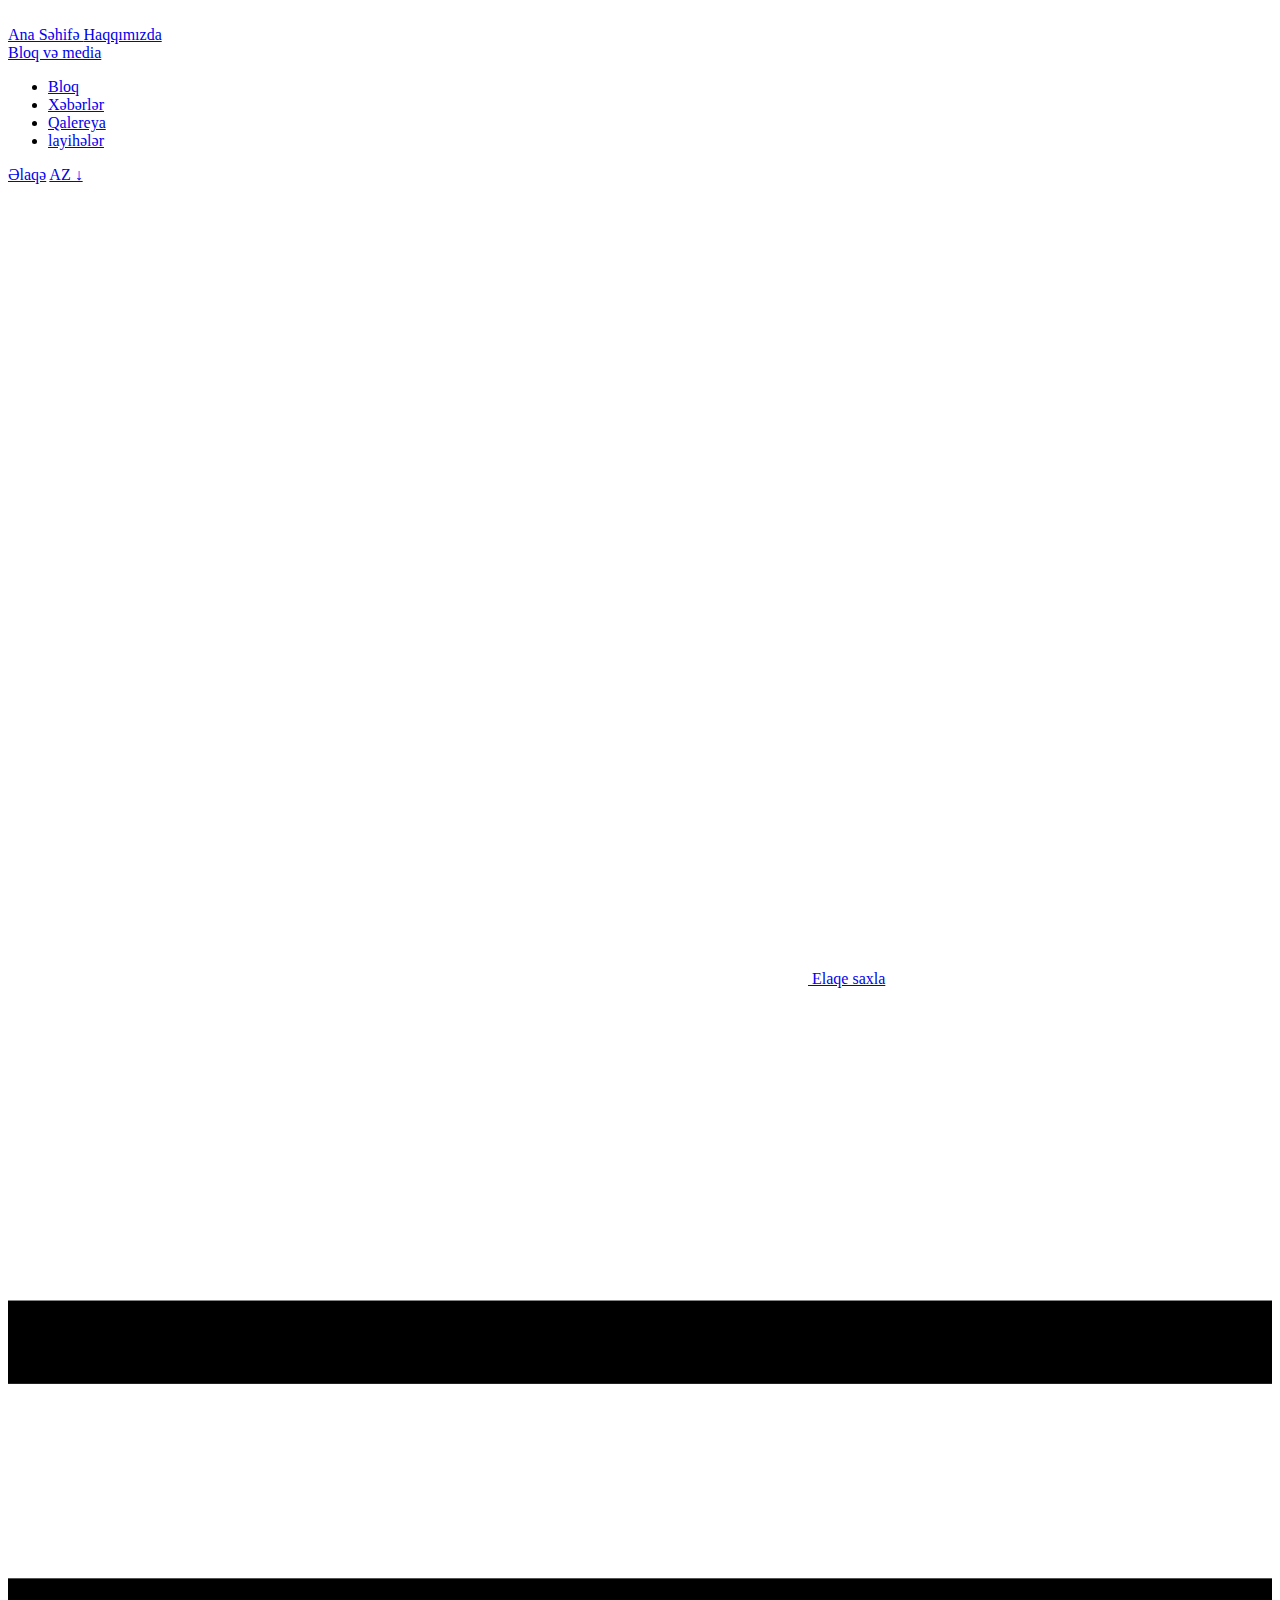
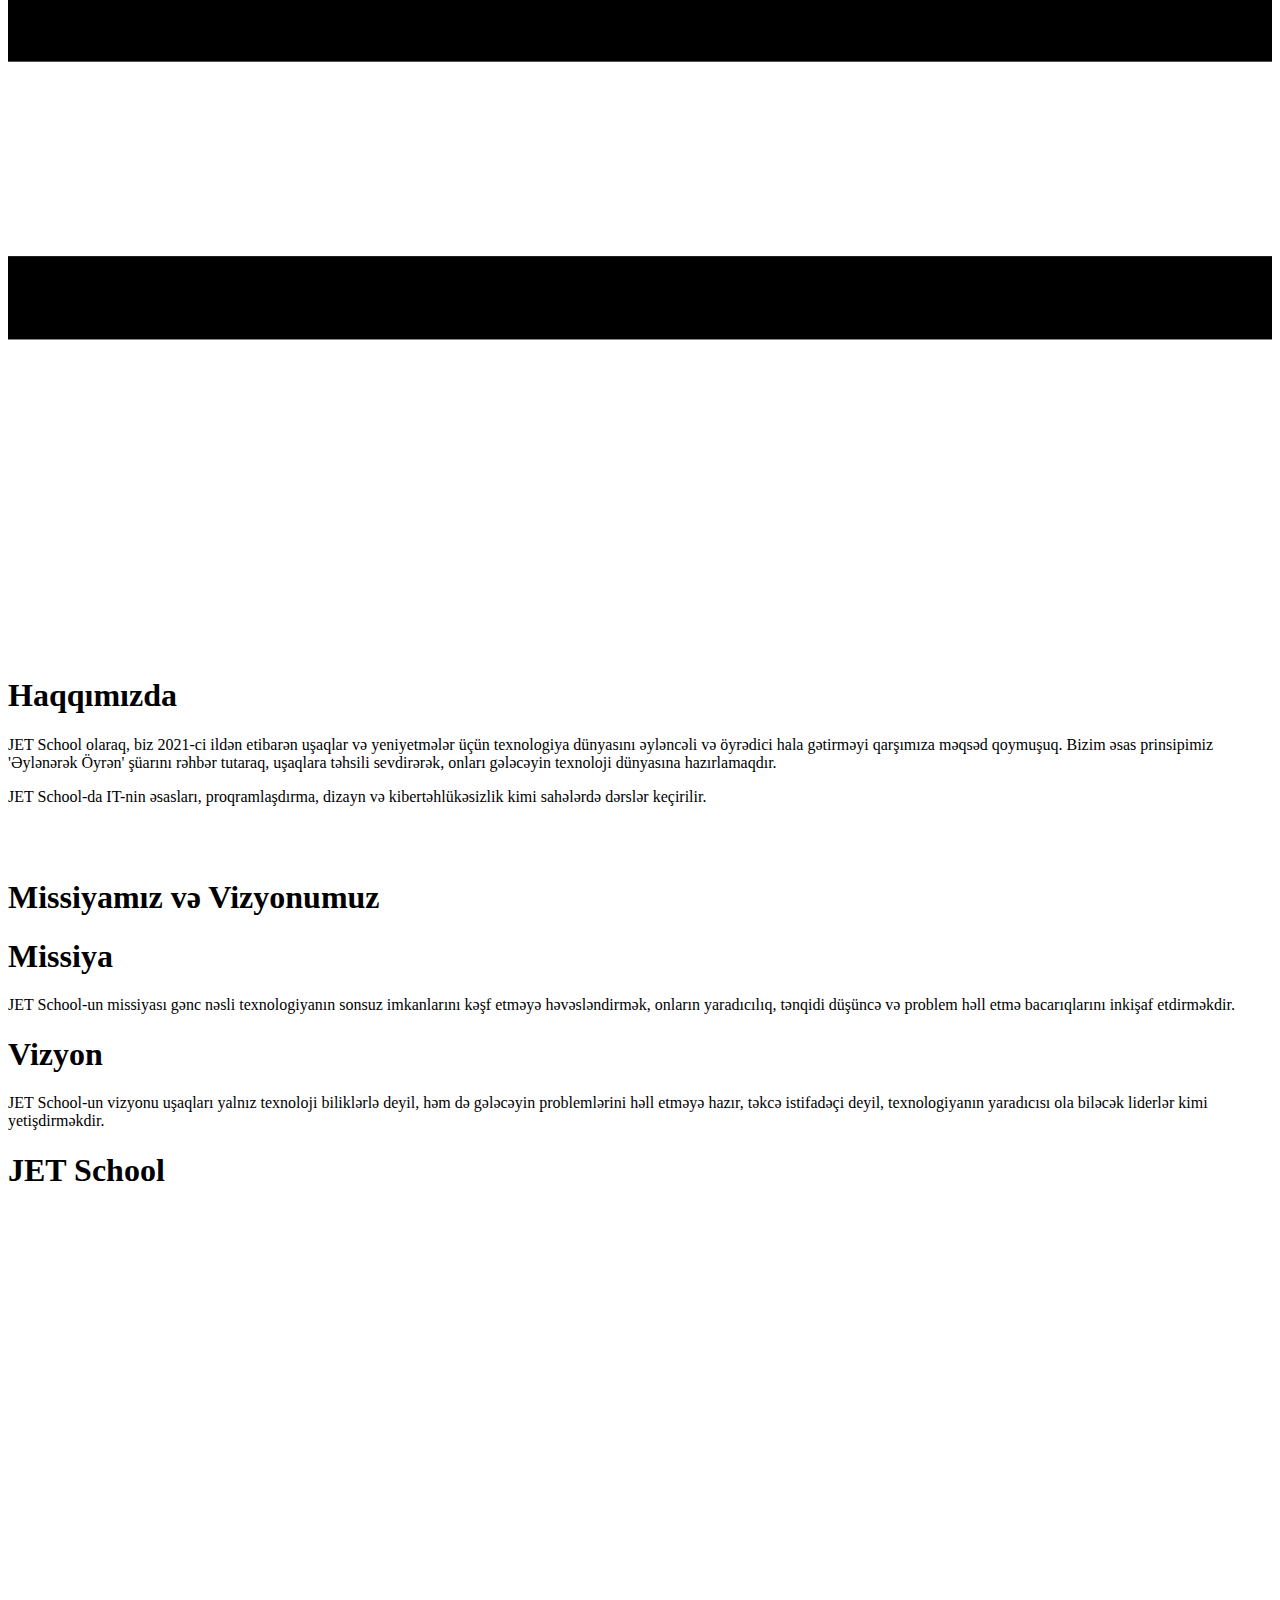
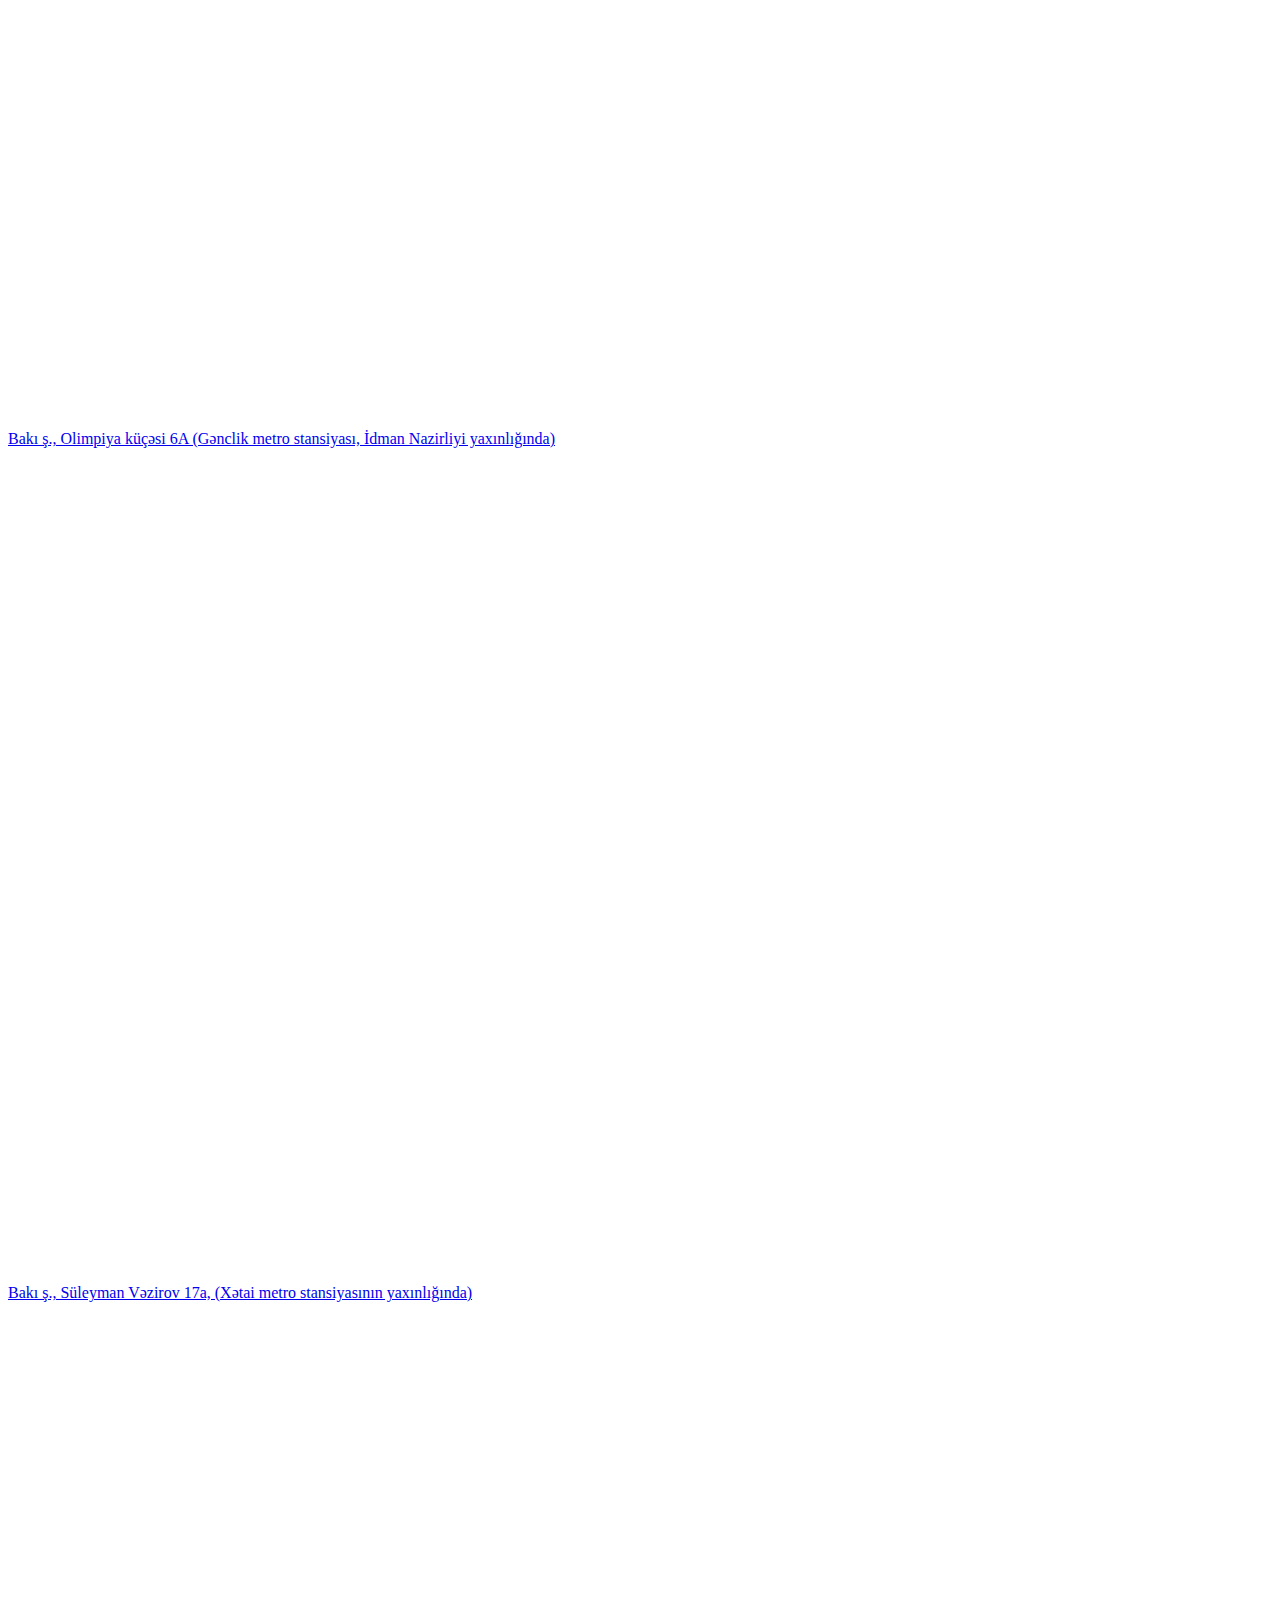
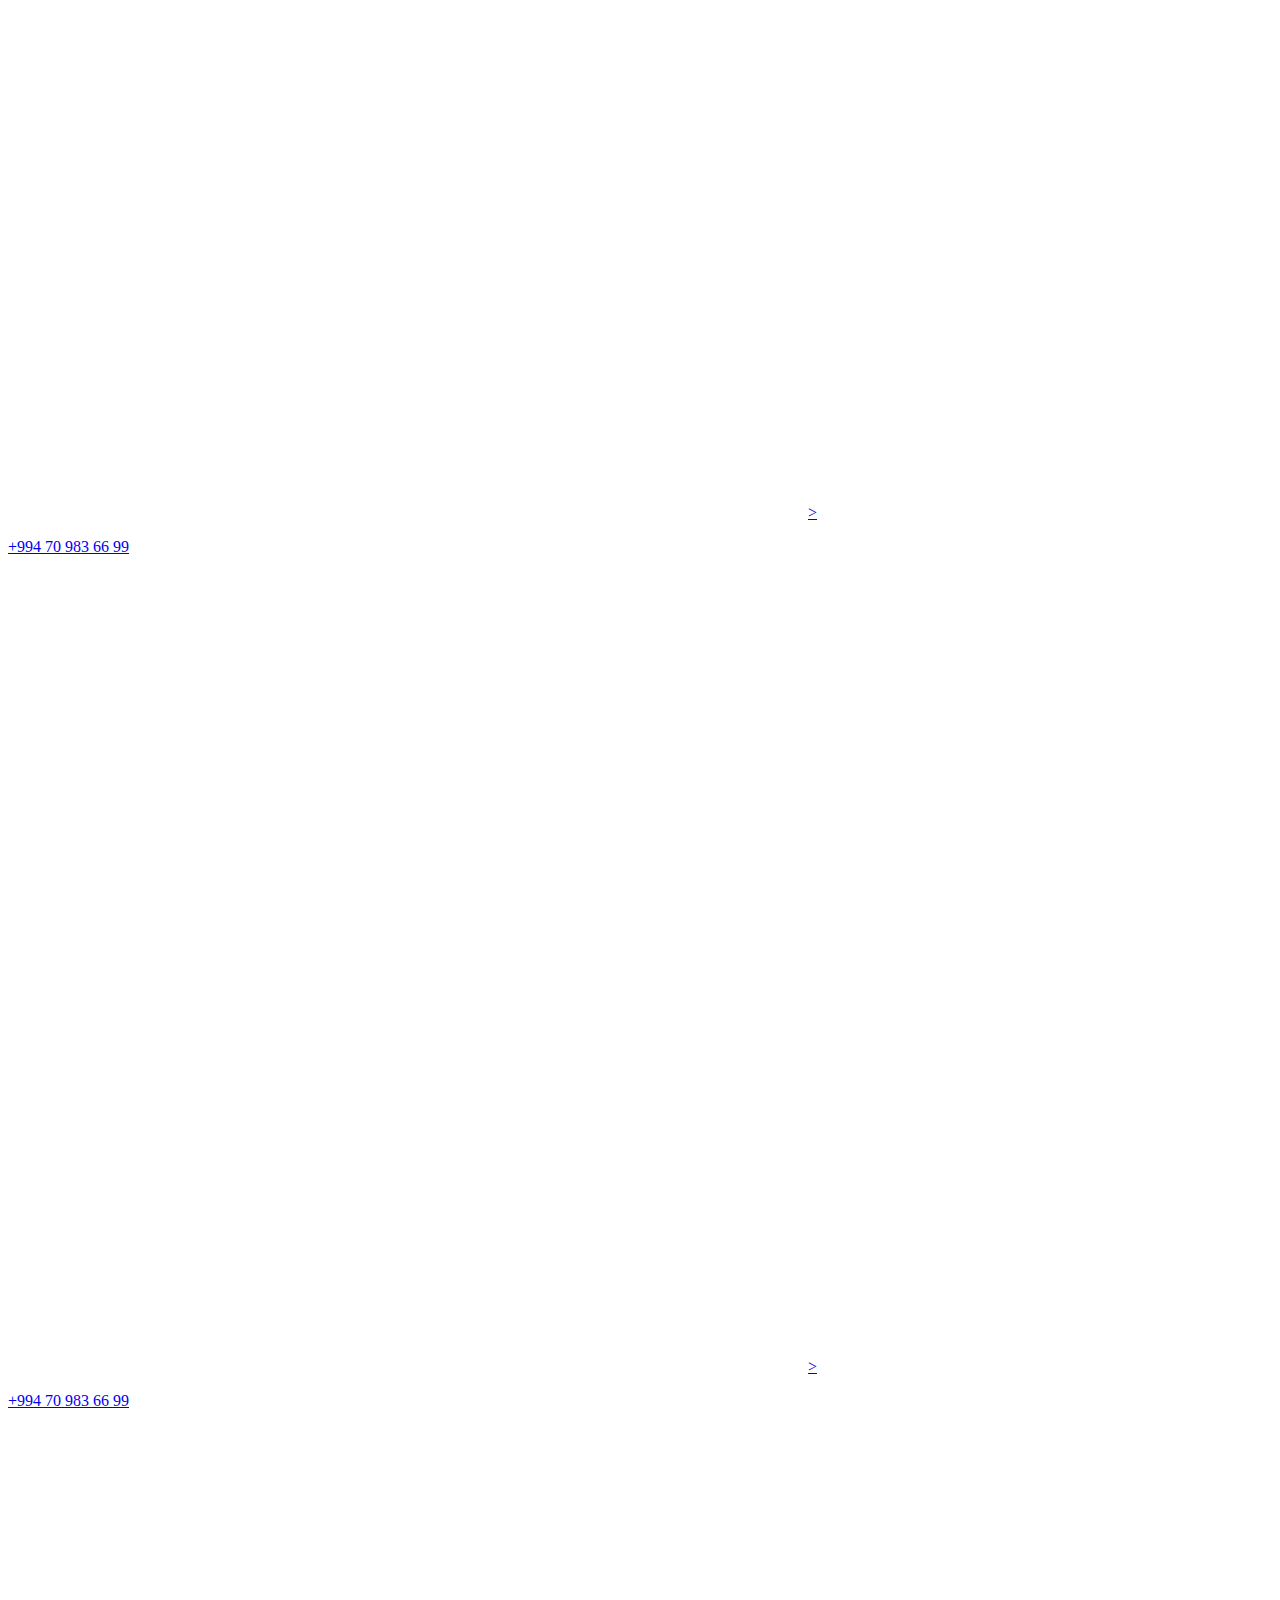
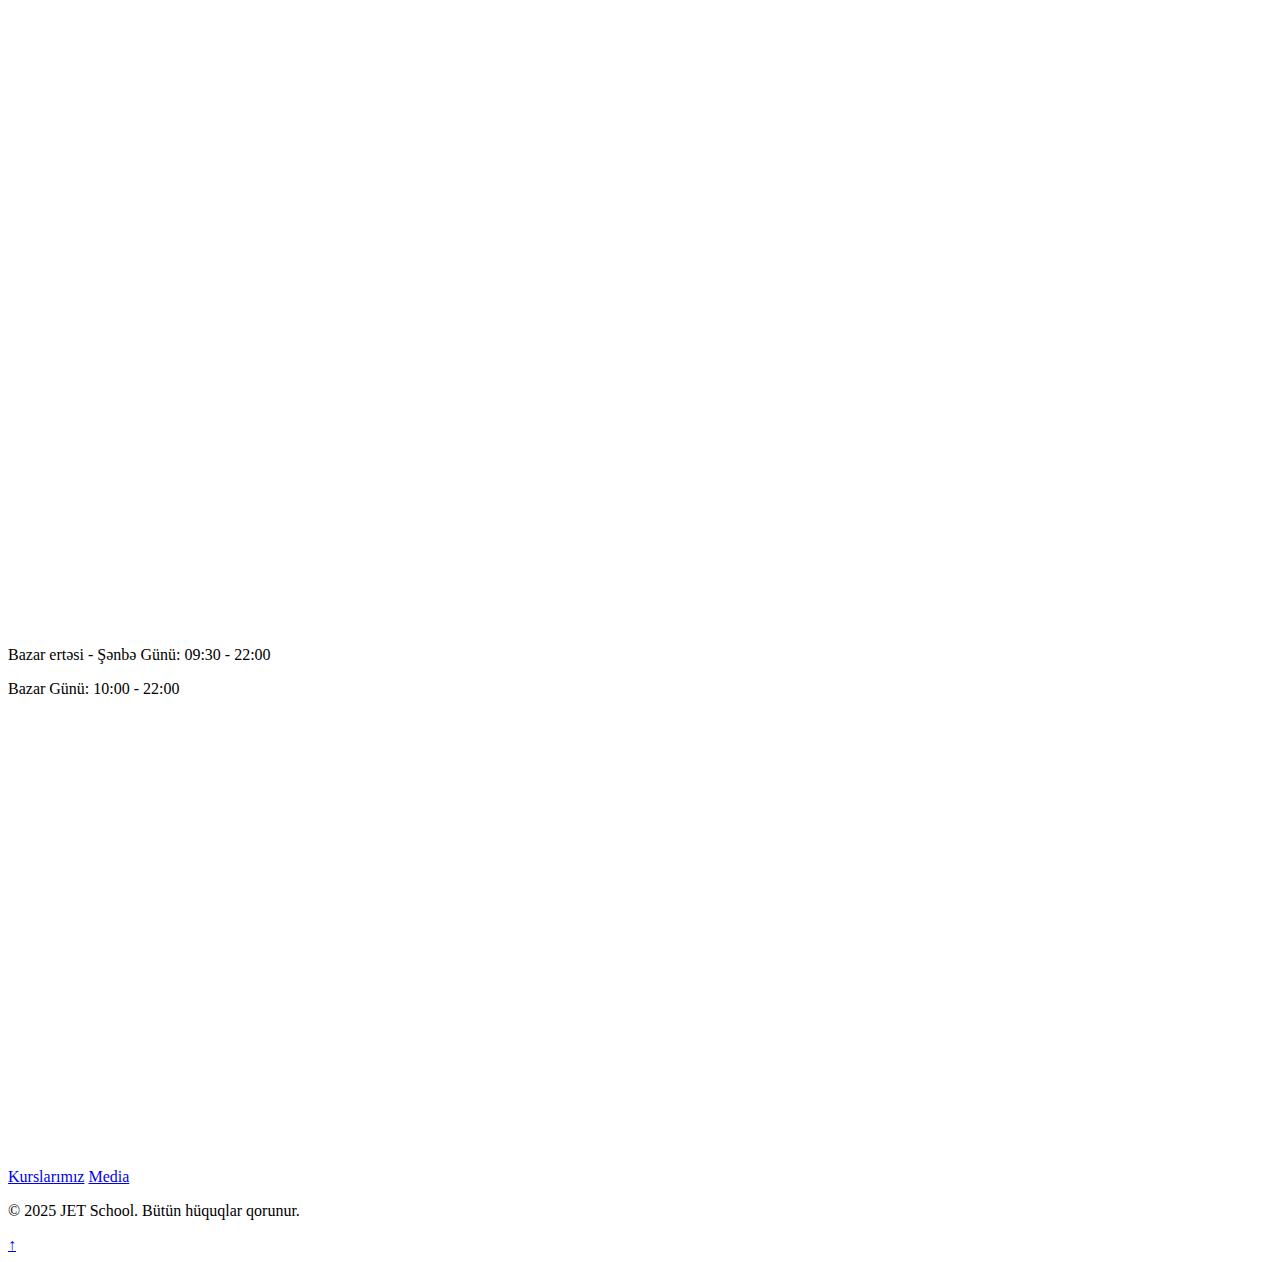
==== about.html @ e57686ee "about html create and Our Mission and Vision" ====
<!DOCTYPE html>
<html lang="en">
<head>
    <meta charset="UTF-8">
    <meta name="viewport" content="width=device-width, initial-scale=1.0">
    <title>Document</title>
    <link rel="stylesheet" href="./css/about.css">
</head>
<body>
    <div class="container">
        <header>
              <nav>
                <div class="navbar">
                    <div class="logo">
                        <a href="./index.html">
                        <img src="https://jetschool.az/_next/image?url=%2Flogos%2FJET_School_Yellowww.png&w=1920&q=75" alt="" class="logo-img">
                        </a>
                    </div>
                    <div class="links">
                         <a href="./index.html">Ana Səhifə
                        </a>
                        <a href="./about.html">
                            Haqqımızda</a>
                        <div class="dropdown">
                            <a href="#" class="dropdown-toggle">Bloq və media</a>
                            <ul class="dropdown-menu">
                                <li><a href="#">Bloq</a></li>
                                <li><a href="#">Xəbərlər</a></li>
                                <li><a href="https://jetschool.az/az/gallery">Qalereya</a></li>
                                <li><a href="https://jetschool.az/az/projects">layihələr</a></li>
                            </ul>
                        </div>
                        <a href="#" class="btn-scr">Əlaqə</a>
                        <a href="#" class="az-count">AZ ↓</a>
                        <div class="elaqe-btn-boxs">
                            
                            <a href="#" class="call-title">
                                <img src="./images/call-images.svg" alt="" class="img-call">
                                Elaqe saxla
                            </a>
                        </div>
                        <img src="./images/bars-icon.svg" alt="" class="bars-img">
                    </div>
                    
                </div>
                
              </nav>
              <div class="about-main-header-boxs">
                <div class="about-main-header-desc-box">
                    <h1 class="about-main-header-title">
                        Haqqımızda
                    </h1>
                    <p class="about-main-header-desc1">
                        JET School olaraq, biz 2021-ci ildən etibarən uşaqlar və yeniyetmələr üçün texnologiya dünyasını əyləncəli və öyrədici hala gətirməyi qarşımıza məqsəd qoymuşuq. Bizim əsas prinsipimiz 'Əylənərək Öyrən' şüarını rəhbər tutaraq, uşaqlara təhsili sevdirərək, onları gələcəyin texnoloji dünyasına hazırlamaqdır.
                    </p>
                    <p class="about-main-header-desc2">
                        JET School-da IT-nin əsasları, proqramlaşdırma, dizayn və kibertəhlükəsizlik kimi sahələrdə dərslər keçirilir.
                    </p>
                </div>
                <div class="about-main-header-img-box">
                    <img src="https://jetschool.az/_next/image?url=%2FIMG_1854.png&w=1200&q=100" alt="" class="about-main-header-img">

                </div>

              </div>
              <div class="about-main-header-boxs2">
                <div class="about-main-header-img-box">
                    <img src="https://jetschool.az/_next/image?url=%2FIMG_1851.png&w=1200&q=100" alt="" class="about-main-header-img2">
                </div>
                <div class="about-main-header-desc-box">
                    <h1 class="about-main-header-title2">
                        Missiyamız və Vizyonumuz
                    </h1>
                    <div class="about-main-header-missiya-box">
                        <h1 class="about-main-header-missiya-title">
                            Missiya
                        </h1>
                        <p class="about-main-header-missiya-desc">
                            JET School-un missiyası gənc nəsli texnologiyanın sonsuz imkanlarını kəşf etməyə həvəsləndirmək, onların yaradıcılıq, tənqidi düşüncə və problem həll etmə bacarıqlarını inkişaf etdirməkdir.
                        </p>
                    </div>
                    <div class="about-main-header-missiya-box2">
                        <h1 class="about-main-header-missiya-title2">
                            Vizyon
                        </h1>
                        <p class="about-main-header-missiya-desc2">
                            JET School-un vizyonu uşaqları yalnız texnoloji biliklərlə deyil, həm də gələcəyin problemlərini həll etməyə hazır, təkcə istifadəçi deyil, texnologiyanın yaradıcısı ola biləcək liderlər kimi yetişdirməkdir.                        </p>
                    </div>
                </div>
              </div>
                

              </div>
              
    </div>
    <footer>
        <div class="footer-background">
            <div class="container">
                <div class="container2">
                <div class="footer-desc-boxs">
                    <div class="footer-desc-box">
                        <h1 class="footer-header-title">
                            JET School
                        </h1>
                        <div class="location-box push">
                            <a href="https://www.google.com/maps?q=Bak%C4%B1+%C5%9F.,+Olimpiya+k%C3%BC%C3%A7%C9%99si+6A+(G%C9%99nclik+metro+stansiyas%C4%B1,+%C4%B0dman+Nazirliyi+yax%C4%B1nl%C4%B1%C4%9F%C4%B1nda)">
                                <img src="./images/location-images.svg" alt="" class="footer-img">
                                <p>Bakı ş., Olimpiya küçəsi 6A (Gənclik metro stansiyası, İdman Nazirliyi yaxınlığında)</p>
                            </a>
                        </div>
                        <div class="location-box2 push">
                            <a href="https://www.google.com/maps?q=Bak%C4%B1+%C5%9F.,+S%C3%BCleyman+V%C9%99zirov+17a,+(X%C9%99tai+metro+stansiyas%C4%B1n%C4%B1n+yax%C4%B1nl%C4%B1%C4%9F%C4%B1nda)">
                                <img src="./images/location-images.svg" alt="" class="footer-img2">
                                <p>Bakı ş., Süleyman Vəzirov 17a, (Xətai metro stansiyasının yaxınlığında)</p>
                            </a>
                        </div>
                        <div class="call-box push ">
                            <a href="#">
                                <img src="./images/call-images.svg" alt="" class="footer-img3">>
                                <p>+994 70 983 66 99</p>
                            </a>
                        </div>
                        <div class="mesenger-box push">
                            <a href="#">
                                <img src="./images/whatsapp-image.svg" alt="" class="footer-img4">>
                                <p>+994 70 983 66 99</p>
                            </a>
                        </div>
                        <div class="hour-box push">
                            <img src="./images/hour-image.svg" alt="" class="footer-img5">
                            <div class="hour2-box">
                                <p class="hour-desc">
                                    Bazar ertəsi - Şənbə Günü: 09:30 - 22:00
                                </p>
                                <p class="hour-desc2">
                                    Bazar Günü: 10:00 - 22:00
                                </p>
                            </div>
                        </div>
                    </div>
                    <div class="iframe-location-box">
                        <iframe src="https://www.google.com/maps/embed?pb=!1m18!1m12!1m3!1d3038.420636644076!2d49.85139477601018!3d40.399531471442266!2m3!1f0!2f0!3f0!3m2!1i1024!2i768!4f13.1!3m3!1m2!1s0x40307d42ada31663%3A0xf5addef9d83c1a6f!2ss%2C%206%20Olimpiya%20St%2C%20Baku%201072!5e0!3m2!1saz!2saz!4v1743420233369!5m2!1saz!2saz" width="600" height="450" style="border:0;" allowfullscreen="" loading="lazy" referrerpolicy="no-referrer-when-downgrade" class="footer-iframe1"></iframe>
                        <iframe src="https://www.google.com/maps/embed?pb=!1m14!1m8!1m3!1d3039.090039679813!2d49.874565!3d40.384697!3m2!1i1024!2i768!4f13.1!3m3!1m2!1s0x4030635c979bcb1d%3A0xfa39683687982543!2sJET%20Academy%20Xetai!5e0!3m2!1sru!2saz!4v1743420348471!5m2!1sru!2saz" width="600" height="450" style="border:0;" allowfullscreen="" loading="lazy" referrerpolicy="no-referrer-when-downgrade" class="footer-iframe2"></iframe>
                    </div>
                </div>
                <div class="kurslar-box">
                    <a href="#" class="kurs-box-btn">Kurslarımız</a>
                    <a href="#" class="kurs-box-media-btn"> 
                        Media</a>
                </div>
            </div>
        </div>
            <div class="box-border"></div>
            <p class="footer-footer-box">© 2025 JET School. Bütün hüquqlar qorunur.</p>
        </div>

        <a href="#salam" class="fixed-box">↑</a>
    </footer>
</body>
</html>
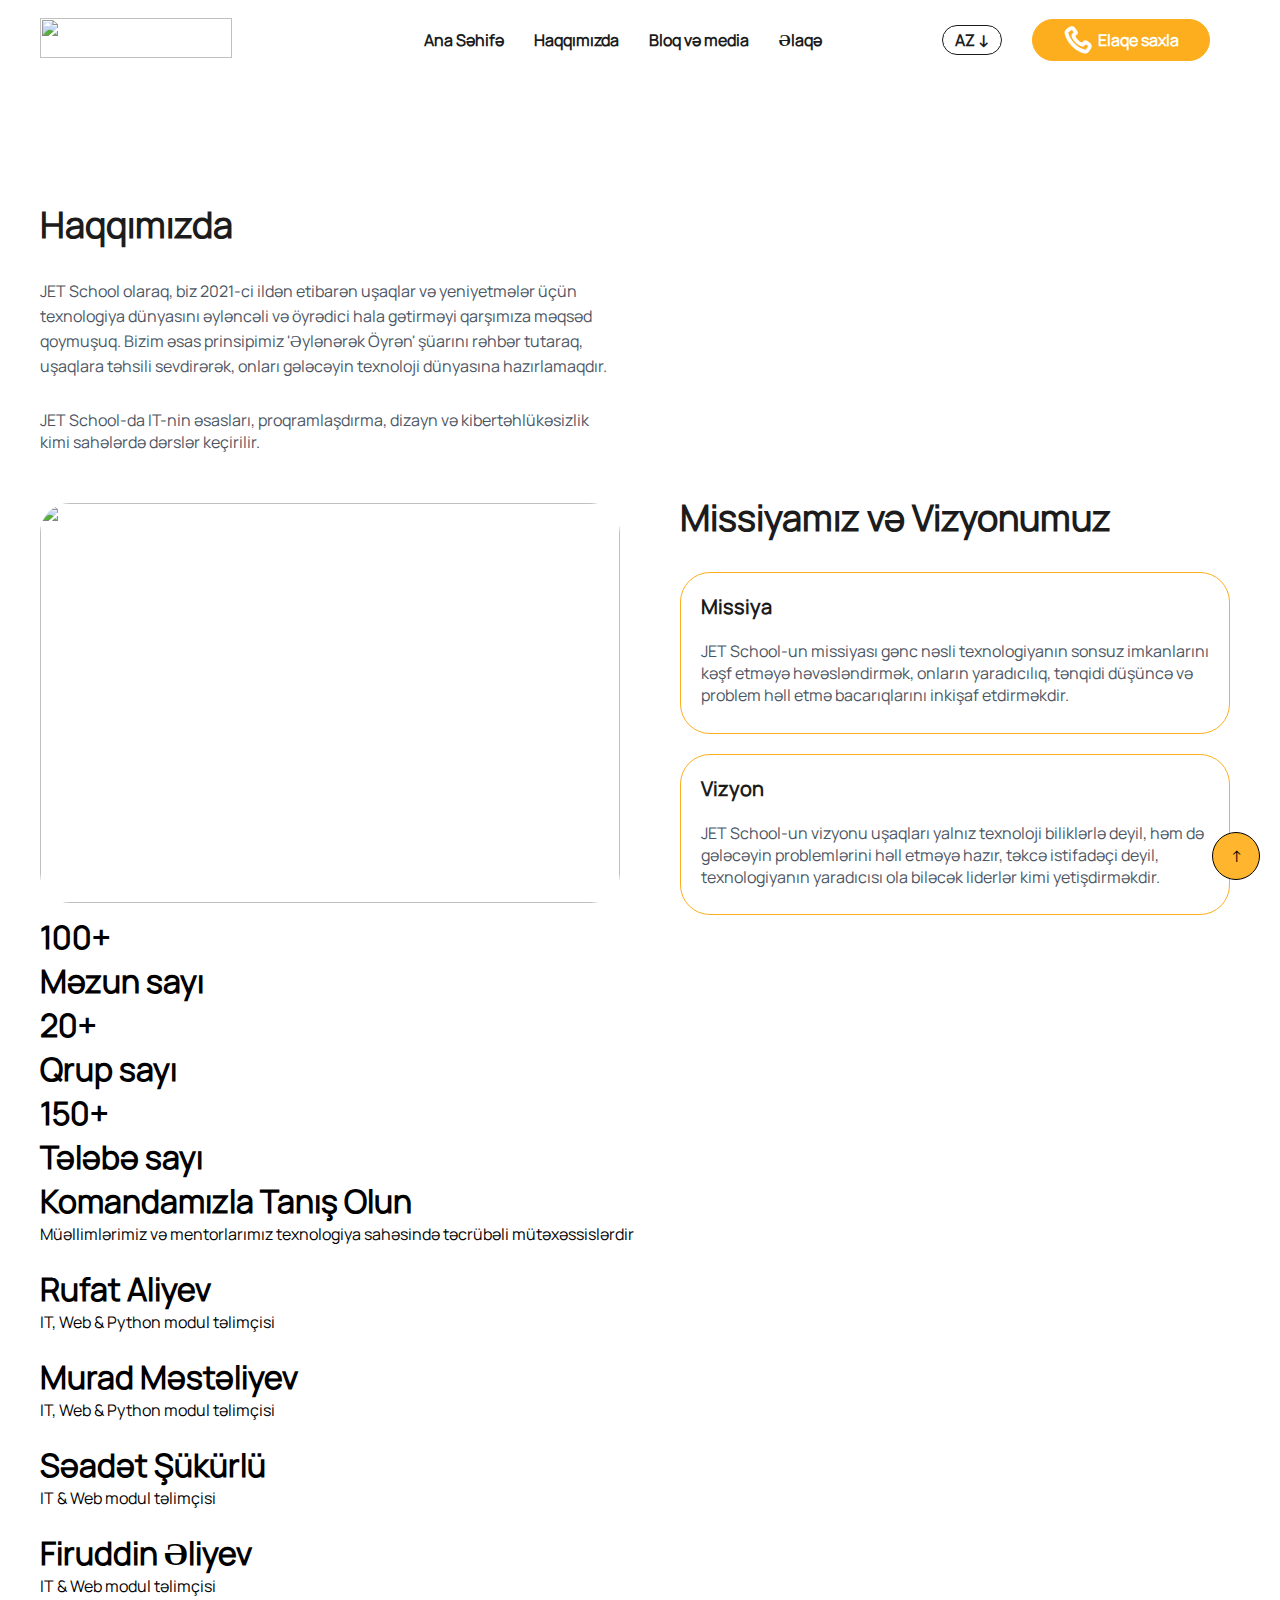
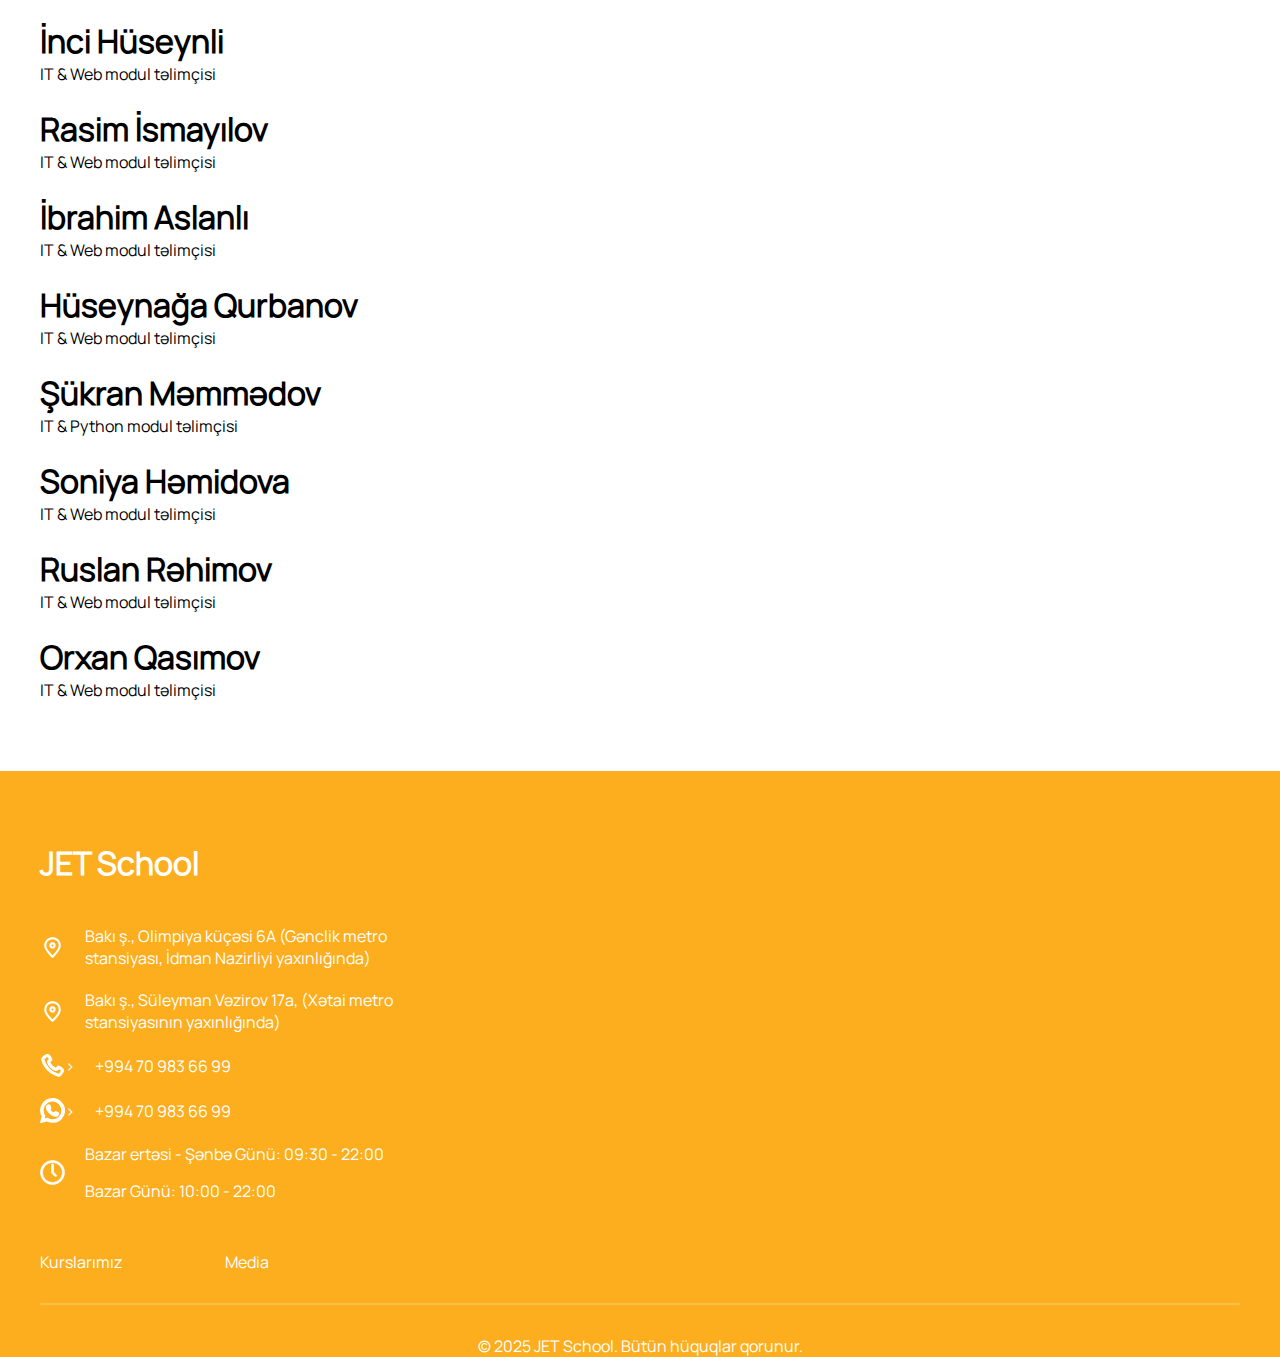
==== commit d7c2278d: "about html end" ====
--- a/about.html
+++ b/about.html
@@ -88,6 +88,148 @@
                     </div>
                 </div>
               </div>
+              <div class="about-main-group-no-boxs">
+                <div class="about-main-group-no-box">
+                    <h1 class="about-main-group-no-title">
+                        100+
+                    </h1>
+                    <h1 class="about-main-group-no-title2">
+                        Məzun sayı
+                    </h1>
+                </div>
+                <div class="about-main-group-no-box2">
+                    <h1 class="about-main-group-no-title3">
+                        20+
+                    </h1>
+                    <h1 class="about-main-group-no-title4">
+                        Qrup sayı
+                    </h1>
+                </div>
+                <div class="about-main-group-no-box3">
+                    <h1 class="about-main-group-no-title5">
+                        150+
+                    </h1>
+                    <h1 class="about-main-group-no-title6">
+                        Tələbə sayı
+                    </h1>
+                </div>
+              </div>
+              <h1 class="about-main-team-title">
+                Komandamızla Tanış Olun
+              </h1>
+              <p class="about-main-team-title2">
+                Müəllimlərimiz və mentorlarımız texnologiya sahəsində təcrübəli mütəxəssislərdir
+              </p>
+              <div class="about-main-team-boxs">
+                <div class="about-main-team-box">
+                    <img src="https://jetschool.az/_next/image?url=https%3A%2F%2Fapi.jetschool.az%2Fuploads%2Fteam%2FIMG_63524-1739620976797.webp&w=828&q=75" alt="" class="about-main-team-img">
+                    <h1 class="about-main-team-title3">
+                        Rufat Aliyev
+                    </h1>
+                    <p class="about-main-team-title4">
+                        IT, Web & Python modul təlimçisi
+                    </p>
+                </div>
+                <div class="about-main-team-box2">
+                    <img src="https://jetschool.az/_next/image?url=https%3A%2F%2Fapi.jetschool.az%2Fuploads%2Fteam%2FIMG_0450-1737959514511.webp&w=828&q=75" alt="" class="about-main-team-img2">
+                    <h1 class="about-main-team-title5">
+                        Murad Məstəliyev
+                    </h1>
+                    <p class="about-main-team-title6">
+                        IT, Web & Python modul təlimçisi
+                    </p>
+                </div>
+                <div class="about-main-team-box3">
+                    <img src="https://jetschool.az/_next/image?url=https%3A%2F%2Fapi.jetschool.az%2Fuploads%2Fteam%2FB612_20241226_173916_101-1735283830968.webp&w=828&q=75" alt="" class="about-main-team-img3">
+                    <h1 class="about-main-team-title7">
+                        Səadət Şükürlü
+                    </h1>
+                    <p class="about-main-team-title8">
+                        IT & Web modul təlimçisi
+                    </p>
+                </div>
+                <div class="about-main-team-box4">
+                    <img src="https://jetschool.az/_next/image?url=https%3A%2F%2Fapi.jetschool.az%2Fuploads%2Fteam%2FIMG_1173-1735540365055.webp&w=828&q=75" alt="" class="about-main-team-img4">
+                    <h1 class="about-main-team-title9">
+                        Firuddin Əliyev
+                    </h1>
+                    <p class="about-main-team-title10">
+                        IT & Web modul təlimçisi
+                    </p>
+                </div>
+                <div class="about-main-team-box5">
+                    <img src="https://jetschool.az/_next/image?url=https%3A%2F%2Fapi.jetschool.az%2Fuploads%2Fteam%2FIMG_3970-1737959529082.webp&w=828&q=75" alt="" class="about-main-team-img5">
+                    <h1 class="about-main-team-title11">
+                        İnci Hüseynli
+                    </h1>
+                    <p class="about-main-team-title12">
+                        IT & Web modul təlimçisi
+                    </p>
+                </div>
+                <div class="about-main-team-box6">
+                    <img src="https://jetschool.az/_next/image?url=https%3A%2F%2Fapi.jetschool.az%2Fuploads%2Fteam%2FIMG_1232-1735540380575.webp&w=828&q=75" alt="" class="about-main-team-img6">
+                    <h1 class="about-main-team-title13">
+                        Rasim İsmayılov
+                    </h1>
+                    <p class="about-main-team-title14">
+                        IT & Web modul təlimçisi
+                    </p>
+                </div>
+                <div class="about-main-team-box7">
+                    <img src="https://jetschool.az/_next/image?url=https%3A%2F%2Fapi.jetschool.az%2Fuploads%2Fteam%2FIMG_0244-1735048798736.webp&w=828&q=75" alt="" class="about-main-team-img7">
+                    <h1 class="about-main-team-title15">
+                        İbrahim Aslanlı
+                    </h1>
+                    <p class="about-main-team-title16">
+                        IT & Web modul təlimçisi
+                    </p>
+                </div>
+                <div class="about-main-team-box8">
+                    <img src="https://jetschool.az/_next/image?url=https%3A%2F%2Fapi.jetschool.az%2Fuploads%2Fteam%2FIMG_1116-1735540408190.webp&w=828&q=75" alt="" class="about-main-team-img8">
+                    <h1 class="about-main-team-title17">
+                        Hüseynağa Qurbanov
+                    </h1>
+                    <p class="about-main-team-title18">
+                        IT & Web modul təlimçisi
+                    </p>
+                </div>
+                <div class="about-main-team-box9">
+                    <img src="https://jetschool.az/_next/image?url=https%3A%2F%2Fapi.jetschool.az%2Fuploads%2Fteam%2FIMG_0241-1735046871895.webp&w=828&q=75" alt="" class="about-main-team-img9">
+                    <h1 class="about-main-team-title19">
+                        Şükran Məmmədov
+                    </h1>
+                    <p class="about-main-team-title20">
+                        IT & Python modul təlimçisi
+                    </p>
+                </div>
+                <div class="about-main-team-box10">
+                    <img src="https://jetschool.az/_next/image?url=https%3A%2F%2Fapi.jetschool.az%2Fuploads%2Fteam%2FIMG_4740-1738398077933.webp&w=828&q=75" alt="" class="about-main-team-img10">
+                    <h1 class="about-main-team-title21">
+                        Soniya Həmidova
+                    </h1>
+                    <p class="about-main-team-title22">
+                        IT & Web modul təlimçisi
+                    </p>
+                </div>
+                <div class="about-main-team-box11">
+                    <img src="https://jetschool.az/_next/image?url=https%3A%2F%2Fapi.jetschool.az%2Fuploads%2Fteam%2FIMG_4747-1738398120705.webp&w=828&q=75" alt="" class="about-main-team-img11">
+                    <h1 class="about-main-team-title23">
+                        Ruslan Rəhimov
+                    </h1>
+                    <p class="about-main-team-title24">
+                        IT & Web modul təlimçisi
+                    </p>
+                </div>
+                <div class="about-main-team-box12">
+                    <img src="https://jetschool.az/_next/image?url=https%3A%2F%2Fapi.jetschool.az%2Fuploads%2Fteam%2FIMG_5693-1739196960049.webp&w=828&q=75" alt="" class="about-main-team-img12">
+                    <h1 class="about-main-team-title25">
+                        Orxan Qasımov
+                    </h1>
+                    <p class="about-main-team-title26">
+                        IT & Web modul təlimçisi
+                    </p>
+                </div>
+              </div>
                 
 
               </div>
--- a/css/about.css
+++ b/css/about.css
@@ -0,0 +1,425 @@
+*{
+    padding: 0px;
+    margin: 0px;
+    box-sizing: border-box;
+    text-decoration: none;
+    font-family: manrope;
+    list-style-type: none;
+}
+html,body{
+    overflow-x: hidden;
+}
+@font-face {
+    font-family: manrope;
+    src: url(../fonts/Manrope-Regular.ttf);
+}
+.container{
+    width: 1200px;
+    margin: auto;
+}
+.navbar{
+    display: flex;
+    align-items: center;
+    justify-content: space-between;
+    height: 80px;
+}
+.logo-img{
+    width: 192px;
+    height: 40px;
+}
+.links{
+    display: flex;
+    align-items: center;
+}
+.links a{
+    position: relative;
+    margin-right: 30px;
+    color: #1c1c1c;
+    font-weight: 600;
+    font-family: manrope;
+}
+.links a::after{
+    content: '';
+    position: absolute;
+    height: 2px;
+    background-color: black;
+    width: 0%;
+    left: 0px;
+    bottom: -2px;
+    transition: 1.2s;
+}
+.links a:hover::after{
+    width: 100%;
+}
+.az-count{
+    display: flex;
+    justify-content: center;
+    align-items: center;
+    border: 1px solid;
+    width: 60px;
+    height: 30px;
+    border-radius: 20px;
+}
+.img-call{
+    width: 30.44px;
+    height: 30.44px;
+    display: inline-block;
+    margin-left: 0px;
+    transition: 1.2s;
+}
+.call-title {
+    display: flex;
+    align-items: center;
+    justify-content: center;
+    background-color: #FCAE1E;
+    border: 1px solid #FCAE1E;
+    padding: 5px 30px;
+    gap: 5px;
+    border-radius: 30px;
+    transition: 1.2s;
+    color: #fff !important;
+}
+.call-title:hover{
+    background-color: #fff;
+    color: #FCAE1E !important;
+}
+.btn-scr{
+    margin-right: 120px !important;
+}
+.call-title:hover .img-call {
+    content: url('../images/call2-icon.svg');
+    transition: 1.2s;
+}
+.call-title::after{
+    display: none;
+}
+.about-main-header-boxs{
+    display: grid;
+    grid-template-columns: repeat(2,1fr);
+    margin-top: 50px;
+}
+.about-main-header-img{
+    border-radius: 30px;
+    max-width: 550px;
+    height: 400px;
+    margin-left: 30px;
+}
+.about-main-header-title{
+    margin-top: 70px;
+    font-size: 36px;
+    color: #1c1c1c;
+}
+.about-main-header-desc1{
+    padding: 30px 0px;
+    line-height: 25px;
+    color: #4b5563;
+    max-width: 580px;
+}
+.about-main-header-desc2{
+    color: #4b5563;
+    max-width: 560px;
+    font-size: 16px;
+}
+.about-main-header-boxs2{
+    display: grid;
+    grid-template-columns: repeat(2,1fr);
+    margin-top: 50px;
+}
+.about-main-header-img2{
+    border-radius: 30px;
+    width: 580px;
+    height: 400px;
+}
+.about-main-header-title2{
+    margin-left: 40px;
+    font-size: 36px;
+    color: #1c1c1c;
+    font-weight: 600;
+    margin-top: -10px;
+}
+.about-main-header-missiya-box{
+    width: 550px;
+    height: 161.6px;
+    border: 1px solid #FCAE1E;
+    border-radius: 30px;
+    margin-left: 40px;
+    margin-top: 30px;
+}
+.about-main-header-missiya-title{
+    font-size: 20px;
+    margin: 20px;
+    color: #1c1c1c;
+}
+.about-main-header-missiya-desc{
+    color: #4b5563;
+    width: 530px;
+    margin-left: 20px;
+}
+.about-main-header-missiya-box2{
+    width: 550px;
+    height: 161.6px;
+    border: 1px solid #FCAE1E;
+    border-radius: 30px;
+    margin-left: 40px;
+    margin-top: 20px;
+}
+.about-main-header-missiya-title2{
+    font-size: 20px;
+    margin: 20px;
+    color: #1c1c1c;
+}
+.about-main-header-missiya-desc2{
+    color: #4b5563;
+    width: 530px;
+    margin-left: 20px;
+}
+.footer-background{
+    background-color: #FCAE1E;
+    margin-top: 70px;
+}
+.footer-img{
+    width: 25px;
+    height: 25px;
+}
+.location-box a{
+    display: flex;
+    align-items: center;
+}
+.footer-img2{
+    width: 25px;
+    height: 25px;
+}
+.location-box2 a{
+    display: flex;
+    align-items: center;
+}
+.footer-img3{
+    width: 25px;
+    height: 25px;
+}
+.call-box a{
+    display: flex;
+    align-items: center;
+}
+.footer-img4{
+    width: 25px;
+    height: 25px;
+}
+.mesenger-box a{
+    display: flex;
+    align-items: center;
+}
+.footer-desc-box,.footer-desc-box a{
+    color: #fff;
+}
+.footer-img5{
+    width: 25px;
+    height: 25px;
+}
+.hour-box{
+    display: flex;
+    align-items: center;
+}
+.push p{
+    margin-left: 20px;
+}
+.push{
+    margin-top: 20px;
+}
+.footer-header-title{
+    padding: 70px 0px 20px 0px;
+}
+.footer-iframe1{
+    width: 374.400px;
+    height: 400px;
+    border-radius: 30px;
+}
+.footer-iframe2{
+    width: 374.400px;
+    height: 400px;
+    border-radius: 30px;
+    margin-left: 30px;
+}
+.iframe-location-box{
+    display: grid;
+    grid-template-columns: repeat(2,1fr);
+    justify-items: end;
+    align-items: start;
+    margin-top: 80px;
+}
+.footer-desc-boxs{
+    display: grid;
+    grid-template-columns: repeat(2,1fr);
+}
+.kurs-box-btn, .kurs-box-media-btn{
+    color: #fff;
+    font-weight: 400;
+}
+.kurs-box-media-btn{
+    margin-left: 100px;
+}
+.hour-desc2{
+    margin-top: 15px;
+}
+
+.box-border{
+    border: 1px solid #fff;
+    width: 1200px;
+    margin-top: 30px;
+    margin-inline: auto;
+    opacity: 0.2;
+}
+.footer-footer-box{
+    color: #fff;
+    font-size: 16px;
+    text-align: center;
+    margin-top: 30px;
+    
+}
+html {
+    scroll-behavior: smooth;
+}
+.fixed-box {
+    display: flex;
+    justify-content: center;
+    align-items: center;
+    position: fixed;
+    bottom: 20px;
+    right: 20px;
+    width: 48px;
+    height: 48px;
+    background-color: #ffb52d;
+    border: 1px solid;
+    color: #000;
+    border-radius: 50%;
+    transition: 1.2s ease;
+}
+.dropdown{
+    position: relative;
+}
+.dropdown-toggle{
+    cursor: pointer;
+}
+.dropdown-menu{
+    display: none;
+    position: absolute;
+    top: 100%;
+    left: 0;
+    background-color: #fff;
+    box-shadow: 0 4px 8px rgba(0, 0, 0, 0.2);
+    z-index: 1;
+    padding: 20px 0;
+}
+.dropdown:hover .dropdown-menu{
+    display: block;
+}
+.dropdown-menu li{
+    flex-wrap: nowrap;
+}
+.btn-scr{
+    margin-right: 120px;
+}
+.bars-img{
+    width: 50px;
+    height: 50px;
+    display: none;
+}
+@media (max-width:576px) {
+    body{
+        overflow-x: hidden;
+    }
+    .container{
+        max-width: 100%;
+    }
+    .links a{
+        display: none;
+    }
+    .elaqe-btn-boxs{
+        display: none;
+    }
+    .links div{
+        display: none;
+    }
+    .bars-img{
+        display: block !important;
+        cursor: pointer;
+    }
+    .about-main-header-boxs{
+        grid-template-columns: repeat(1,1fr);
+    }
+    .about-main-header-title{
+        text-align: center;
+    }
+    .about-main-header-desc1{
+        max-width: 350px;
+        background-size: cover;
+        margin: auto;
+    }
+    .about-main-header-desc2{
+        max-width: 350px;
+        margin: auto;
+    }
+    .about-main-header-img{
+        max-width: 330px;
+        height: 300px;
+        margin-top: 30px;
+    }
+    .about-main-header-boxs2{
+        grid-template-columns: repeat(1,1fr);
+    }
+    .about-main-header-boxs2{
+        justify-items: center;
+    }
+    .about-main-header-img2{
+        width: 330px;
+        height: 300px;
+    }
+    .about-main-header-title2{
+        text-align: center;
+        font-size: 26px;
+        margin: 30px 0px;
+    }
+    .about-main-header-missiya-box{
+        width: 340px;
+        margin: auto;
+        height: 200px;
+    }
+    .about-main-header-missiya-box2{
+        width: 340px;
+        margin-top: 30px;
+        margin-inline: auto;
+        height: 200px;
+    }
+    .about-main-header-missiya-desc2{
+        width: 310px;
+    }
+    .about-main-header-missiya-desc{
+        width: 310px;
+    }
+    .footer-desc-boxs{
+        grid-template-columns: repeat(1,1fr);
+    }
+    .footer-header-title{
+        text-align: center;
+    }
+    .iframe-location-box{
+        grid-template-columns: repeat(1,1fr);
+        row-gap: 30px;
+        margin-inline: auto;
+    }
+    .kurslar-box{
+        margin-top: 50px;
+        text-align: center;
+    }
+    .footer-iframe2{
+        margin-left: 0px;
+    }
+    .fixed-box{
+        display: none;
+    }
+    .footer-footer-box{
+        padding-bottom: 30px;
+        letter-spacing: 0.5px;
+    }
+}
+
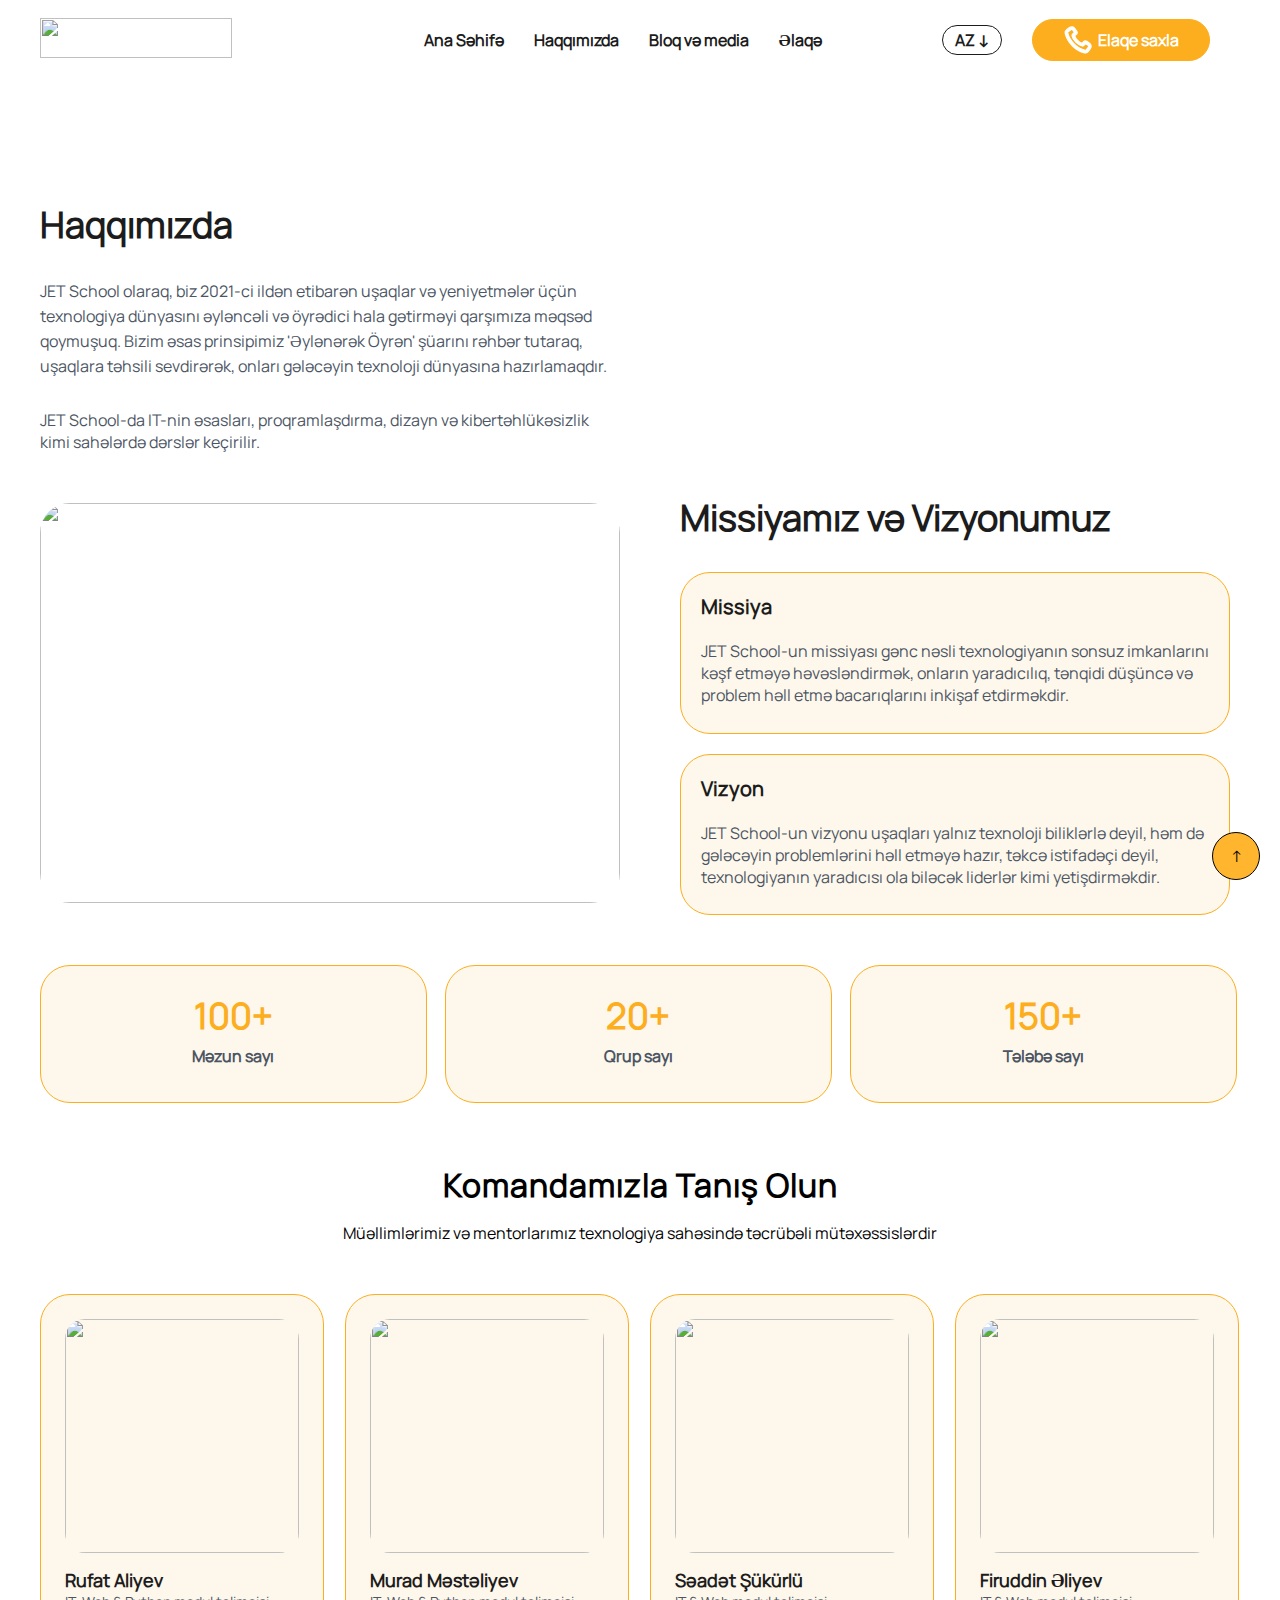
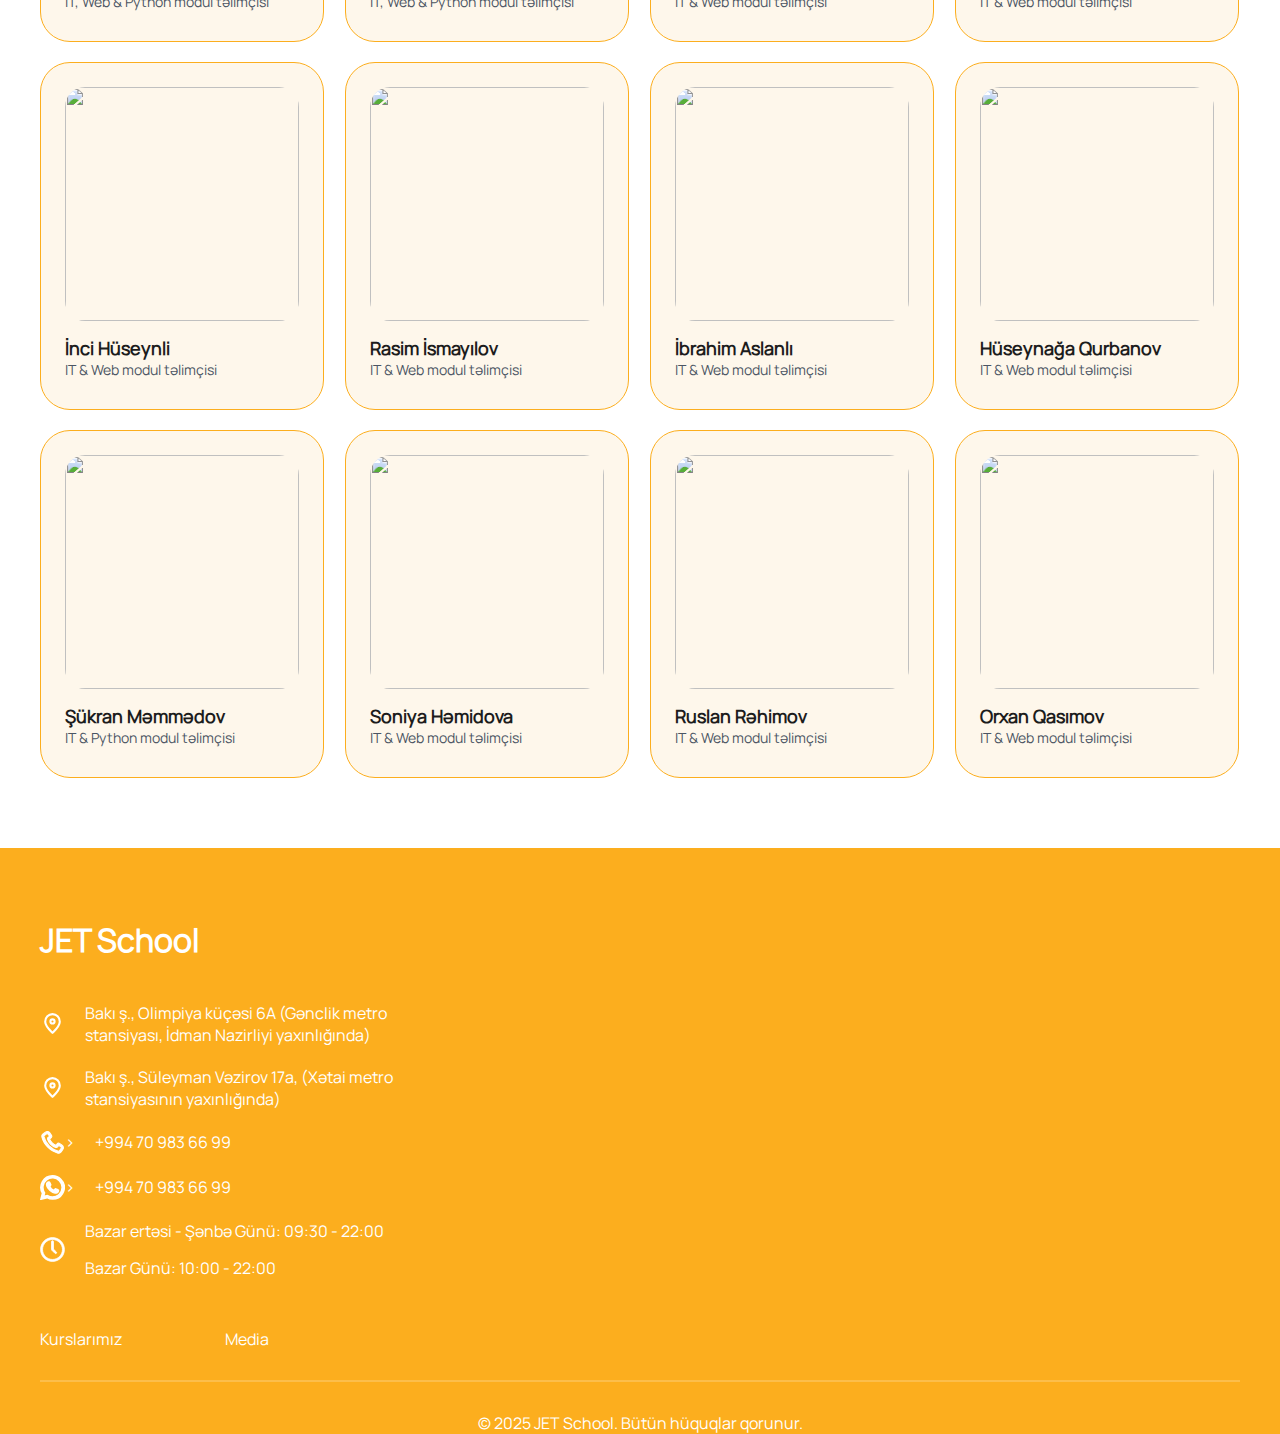
==== commit 28305a81: "about change" ====
--- a/about.html
+++ b/about.html
@@ -30,7 +30,7 @@
                                 <li><a href="https://jetschool.az/az/projects">layihələr</a></li>
                             </ul>
                         </div>
-                        <a href="#" class="btn-scr">Əlaqə</a>
+                        <a href="./call.html" class="btn-scr">Əlaqə</a>
                         <a href="#" class="az-count">AZ ↓</a>
                         <div class="elaqe-btn-boxs">
                             
@@ -45,6 +45,9 @@
                 </div>
                 
               </nav>
+              </header>
+              <main>
+                <section>
               <div class="about-main-header-boxs">
                 <div class="about-main-header-desc-box">
                     <h1 class="about-main-header-title">
@@ -233,8 +236,9 @@
                 
 
               </div>
+            </section>
+            </main>
               
-    </div>
     <footer>
         <div class="footer-background">
             <div class="container">
--- a/css/about.css
+++ b/css/about.css
@@ -144,7 +144,18 @@
     border-radius: 30px;
     margin-left: 40px;
     margin-top: 30px;
-}
+    background-color: rgb(254 247 235);
+}
+.about-main-header-missiya-box{
+    width: 550px;
+    height: 161.6px;
+    border: 1px solid #FCAE1E;
+    border-radius: 30px;
+    margin-left: 40px;
+    margin-top: 30px;
+    background-color: rgb(254 247 235);
+}
+
 .about-main-header-missiya-title{
     font-size: 20px;
     margin: 20px;
@@ -162,6 +173,7 @@
     border-radius: 30px;
     margin-left: 40px;
     margin-top: 20px;
+    background-color: rgb(254 247 235);
 }
 .about-main-header-missiya-title2{
     font-size: 20px;
@@ -172,6 +184,336 @@
     color: #4b5563;
     width: 530px;
     margin-left: 20px;
+}
+.about-main-group-no-boxs{
+    display: grid;
+    grid-template-columns: repeat(3,1fr);
+    margin-top: 50px;
+    text-align: center;
+    column-gap: 15px;
+}
+.about-main-group-no-box{
+    width: 386.66px;
+    height: 137.6px;
+    border: 1px solid #FCAE1E;
+    border-radius: 30px;
+    background-color: rgb(254 247 235);
+}
+.about-main-group-no-box2{
+    width: 386.66px;
+    height: 137.6px;
+    border: 1px solid #FCAE1E;
+    border-radius: 30px;
+    background-color: rgb(254 247 235);
+}
+.about-main-group-no-box3{
+    width: 386.66px;
+    height: 137.6px;
+    border: 1px solid #FCAE1E;
+    border-radius: 30px;
+    background-color: rgb(254 247 235);
+}
+.about-main-group-no-title, .about-main-group-no-title3, .about-main-group-no-title5{
+    color: #FCAE1E;
+    font-size: 36px;
+    margin: 25px 0px 5px 0px;
+}
+.about-main-group-no-title2, .about-main-group-no-title4, .about-main-group-no-title6{
+    color: #4b5563;
+    font-size: 16px;
+}
+.about-main-team-title{
+    margin-top: 60px;
+    text-align: center;
+    font-weight: 900;
+    letter-spacing: 1px;
+}
+.about-main-team-title2{
+    margin-top: 15px;
+    text-align: center;
+}
+.about-main-team-boxs{
+    display: grid;
+    grid-template-columns: repeat(4,1fr);
+    row-gap: 20px;
+    column-gap: 20px;
+    margin-top: 50px;
+}
+.about-main-team-box{
+    width: 284px;
+    height: 348px;
+    border-radius: 30px;
+    border: 1px solid #FCAE1E;
+    padding: 24px;
+}
+.about-main-team-img{
+    width: 234.4px;
+    height: 234.4px;
+    border-radius: 20px;
+}
+.about-main-team-title3{
+    font-size: 18px;
+    color: #1c1c1c;
+    padding: 10px 0px 0px 0px;
+}
+.about-main-team-title4{
+    color: #4b5563;
+    font-size: 14px;
+}
+.about-main-team-box2{
+    width: 284px;
+    height: 348px;
+    border-radius: 30px;
+    border: 1px solid #FCAE1E;
+    padding: 24px;
+}
+.about-main-team-img2{
+    width: 234.4px;
+    height: 234.4px;
+    border-radius: 20px;
+}
+.about-main-team-title5{
+    font-size: 18px;
+    color: #1c1c1c;
+    padding: 10px 0px 0px 0px;
+}
+.about-main-team-title6{
+    color: #4b5563;
+    font-size: 14px;
+}
+.about-main-team-box3{
+    width: 284px;
+    height: 348px;
+    border-radius: 30px;
+    border: 1px solid #FCAE1E;
+    padding: 24px;
+}
+.about-main-team-img3{
+    width: 234.4px;
+    height: 234.4px;
+    border-radius: 20px;
+}
+.about-main-team-title7{
+    font-size: 18px;
+    color: #1c1c1c;
+    padding: 10px 0px 0px 0px;
+}
+.about-main-team-title8{
+    color: #4b5563;
+    font-size: 14px;
+}
+.about-main-team-box4{
+    width: 284px;
+    height: 348px;
+    border-radius: 30px;
+    border: 1px solid #FCAE1E;
+    padding: 24px;
+}
+.about-main-team-img4{
+    width: 234.4px;
+    height: 234.4px;
+    border-radius: 20px;
+}
+.about-main-team-title9{
+    font-size: 18px;
+    color: #1c1c1c;
+    padding: 10px 0px 0px 0px;
+}
+.about-main-team-title10{
+    color: #4b5563;
+    font-size: 14px;
+}
+.about-main-team-box5{
+    width: 284px;
+    height: 348px;
+    border-radius: 30px;
+    border: 1px solid #FCAE1E;
+    padding: 24px;
+}
+.about-main-team-img5{
+    width: 234.4px;
+    height: 234.4px;
+    border-radius: 20px;
+}
+.about-main-team-title11{
+    font-size: 18px;
+    color: #1c1c1c;
+    padding: 10px 0px 0px 0px;
+}
+.about-main-team-title12{
+    color: #4b5563;
+    font-size: 14px;
+}
+.about-main-team-box6{
+    width: 284px;
+    height: 348px;
+    border-radius: 30px;
+    border: 1px solid #FCAE1E;
+    padding: 24px;
+}
+.about-main-team-img6{
+    width: 234.4px;
+    height: 234.4px;
+    border-radius: 20px;
+}
+.about-main-team-title13{
+    font-size: 18px;
+    color: #1c1c1c;
+    padding: 10px 0px 0px 0px;
+}
+.about-main-team-title14{
+    color: #4b5563;
+    font-size: 14px;
+}
+.about-main-team-box7{
+    width: 284px;
+    height: 348px;
+    border-radius: 30px;
+    border: 1px solid #FCAE1E;
+    padding: 24px;
+}
+.about-main-team-img7{
+    width: 234.4px;
+    height: 234.4px;
+    border-radius: 20px;
+}
+.about-main-team-title15{
+    font-size: 18px;
+    color: #1c1c1c;
+    padding: 10px 0px 0px 0px;
+}
+.about-main-team-title16{
+    color: #4b5563;
+    font-size: 14px;
+}
+.about-main-team-box8{
+    width: 284px;
+    height: 348px;
+    border-radius: 30px;
+    border: 1px solid #FCAE1E;
+    padding: 24px;
+}
+.about-main-team-img8{
+    width: 234.4px;
+    height: 234.4px;
+    border-radius: 20px;
+}
+.about-main-team-title17{
+    font-size: 18px;
+    color: #1c1c1c;
+    padding: 10px 0px 0px 0px;
+}
+.about-main-team-title18{
+    color: #4b5563;
+    font-size: 14px;
+}
+.about-main-team-box9{
+    width: 284px;
+    height: 348px;
+    border-radius: 30px;
+    border: 1px solid #FCAE1E;
+    padding: 24px;
+}
+.about-main-team-img9{
+    width: 234.4px;
+    height: 234.4px;
+    border-radius: 20px;
+}
+.about-main-team-title19{
+    font-size: 18px;
+    color: #1c1c1c;
+    padding: 10px 0px 0px 0px;
+}
+.about-main-team-title20{
+    color: #4b5563;
+    font-size: 14px;
+}
+.about-main-team-box11{
+    width: 284px;
+    height: 348px;
+    border-radius: 30px;
+    border: 1px solid #FCAE1E;
+    padding: 24px;
+}
+.about-main-team-img11{
+    width: 234.4px;
+    height: 234.4px;
+    border-radius: 20px;
+}
+.about-main-team-title21{
+    font-size: 18px;
+    color: #1c1c1c;
+    padding: 10px 0px 0px 0px;
+}
+.about-main-team-title22{
+    color: #4b5563;
+    font-size: 14px;
+}
+.about-main-team-box12{
+    width: 284px;
+    height: 348px;
+    border-radius: 30px;
+    border: 1px solid #FCAE1E;
+    padding: 24px;
+}
+.about-main-team-img12{
+    width: 234.4px;
+    height: 234.4px;
+    border-radius: 20px;
+}
+.about-main-team-title23{
+    font-size: 18px;
+    color: #1c1c1c;
+    padding: 10px 0px 0px 0px;
+}
+.about-main-team-title24{
+    color: #4b5563;
+    font-size: 14px;
+}
+.about-main-team-box13{
+    width: 284px;
+    height: 348px;
+    border-radius: 30px;
+    border: 1px solid #FCAE1E;
+    padding: 24px;
+}
+.about-main-team-img13{
+    width: 234.4px;
+    height: 234.4px;
+    border-radius: 20px;
+}
+.about-main-team-title25{
+    font-size: 18px;
+    color: #1c1c1c;
+    padding: 10px 0px 0px 0px;
+}
+.about-main-team-title26{
+    color: #4b5563;
+    font-size: 14px;
+}
+.about-main-team-box10{
+    width: 284px;
+    height: 348px;
+    border-radius: 30px;
+    border: 1px solid #FCAE1E;
+    padding: 24px;
+}
+.about-main-team-img10{
+    width: 234.4px;
+    height: 234.4px;
+    border-radius: 20px;
+}
+.about-main-team-title21{
+    font-size: 18px;
+    color: #1c1c1c;
+    padding: 10px 0px 0px 0px;
+}
+.about-main-team-title22{
+    color: #4b5563;
+    font-size: 14px;
+}
+.about-main-team-box,.about-main-team-box2,.about-main-team-box3,.about-main-team-box4,.about-main-team-box5,.about-main-team-box6,.about-main-team-box7,.about-main-team-box8,.about-main-team-box9,.about-main-team-box10,.about-main-team-box11,.about-main-team-box12{
+    background-color: rgb(254 247 235);
 }
 .footer-background{
     background-color: #FCAE1E;
@@ -396,6 +738,19 @@
     .about-main-header-missiya-desc{
         width: 310px;
     }
+    .about-main-group-no-boxs{
+        grid-template-columns: repeat(1,1fr);
+        row-gap: 30px;
+    }
+    .about-main-group-no-box,.about-main-group-no-box2,.about-main-group-no-box3{
+        width: 330px;
+        margin-inline: auto;
+        
+    }
+    .about-main-team-boxs{
+        grid-template-columns: repeat(1,1fr);
+        justify-items: center;
+    }
     .footer-desc-boxs{
         grid-template-columns: repeat(1,1fr);
     }
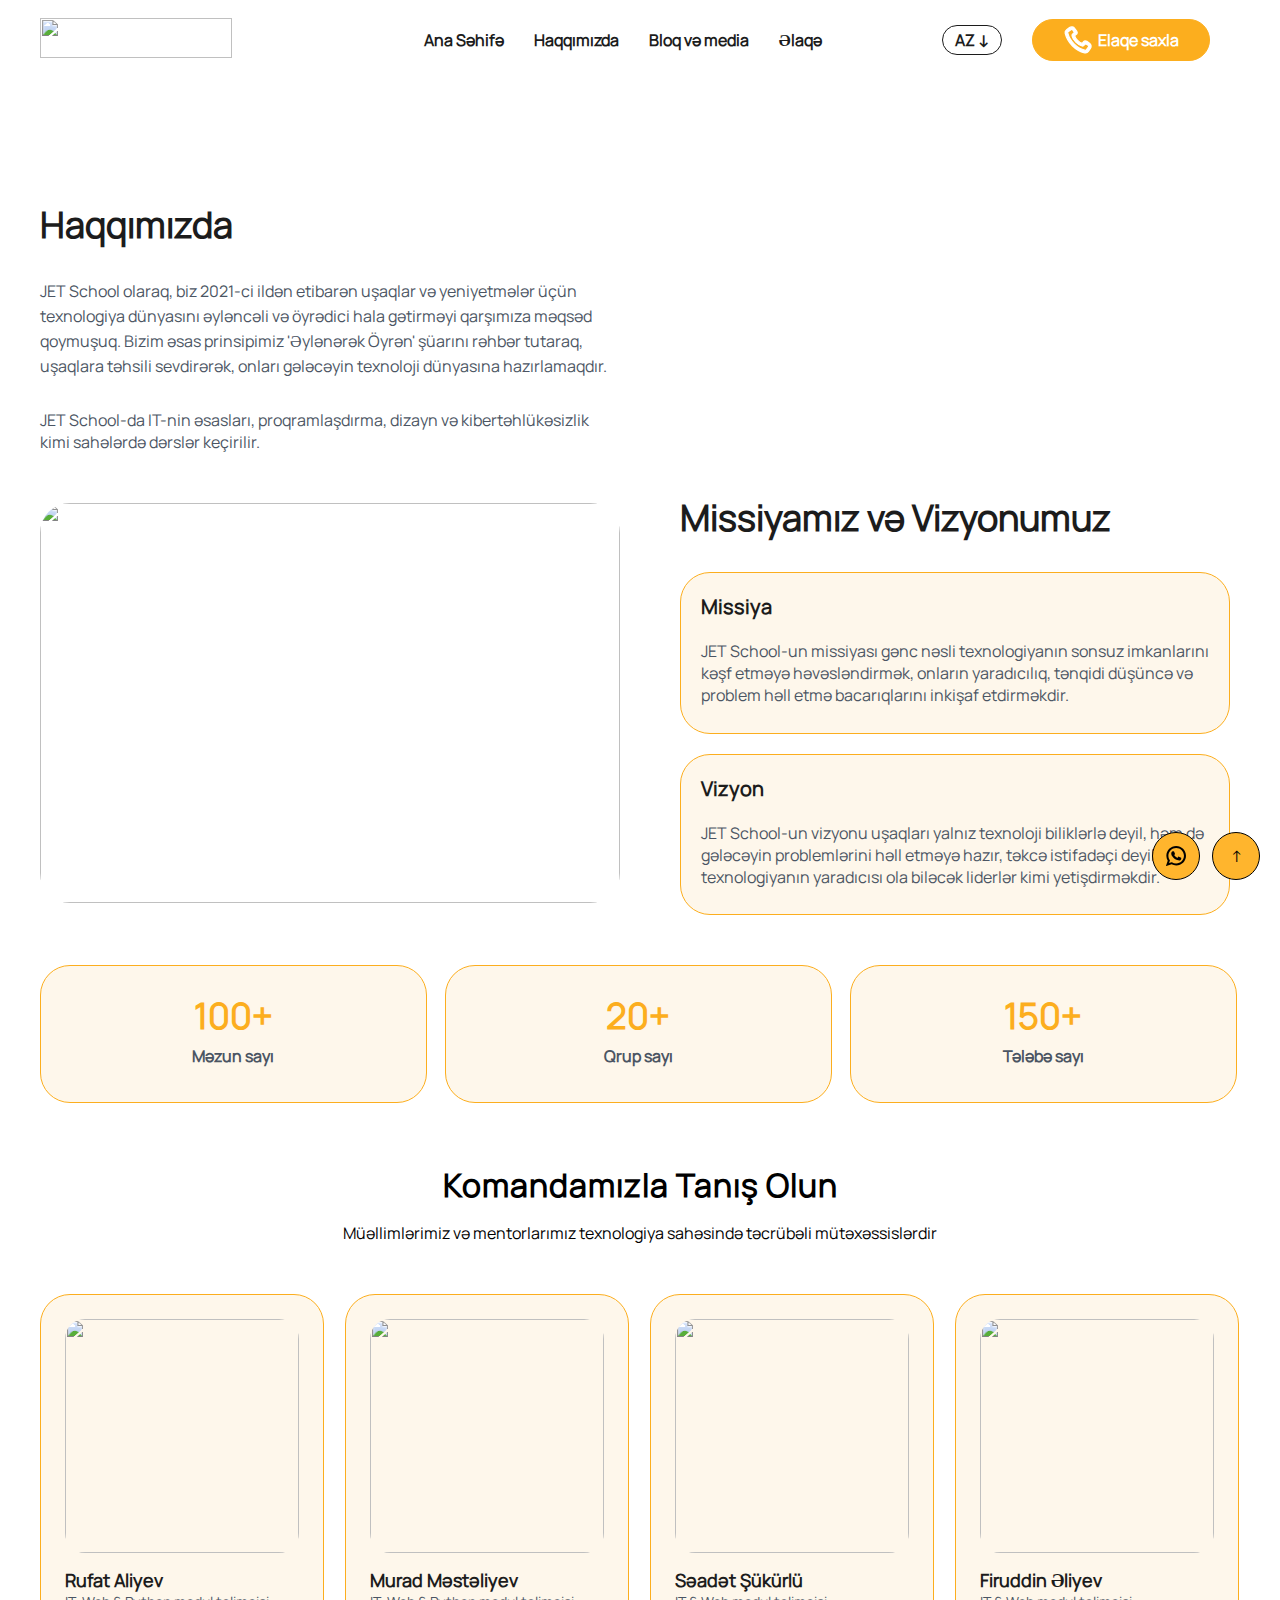
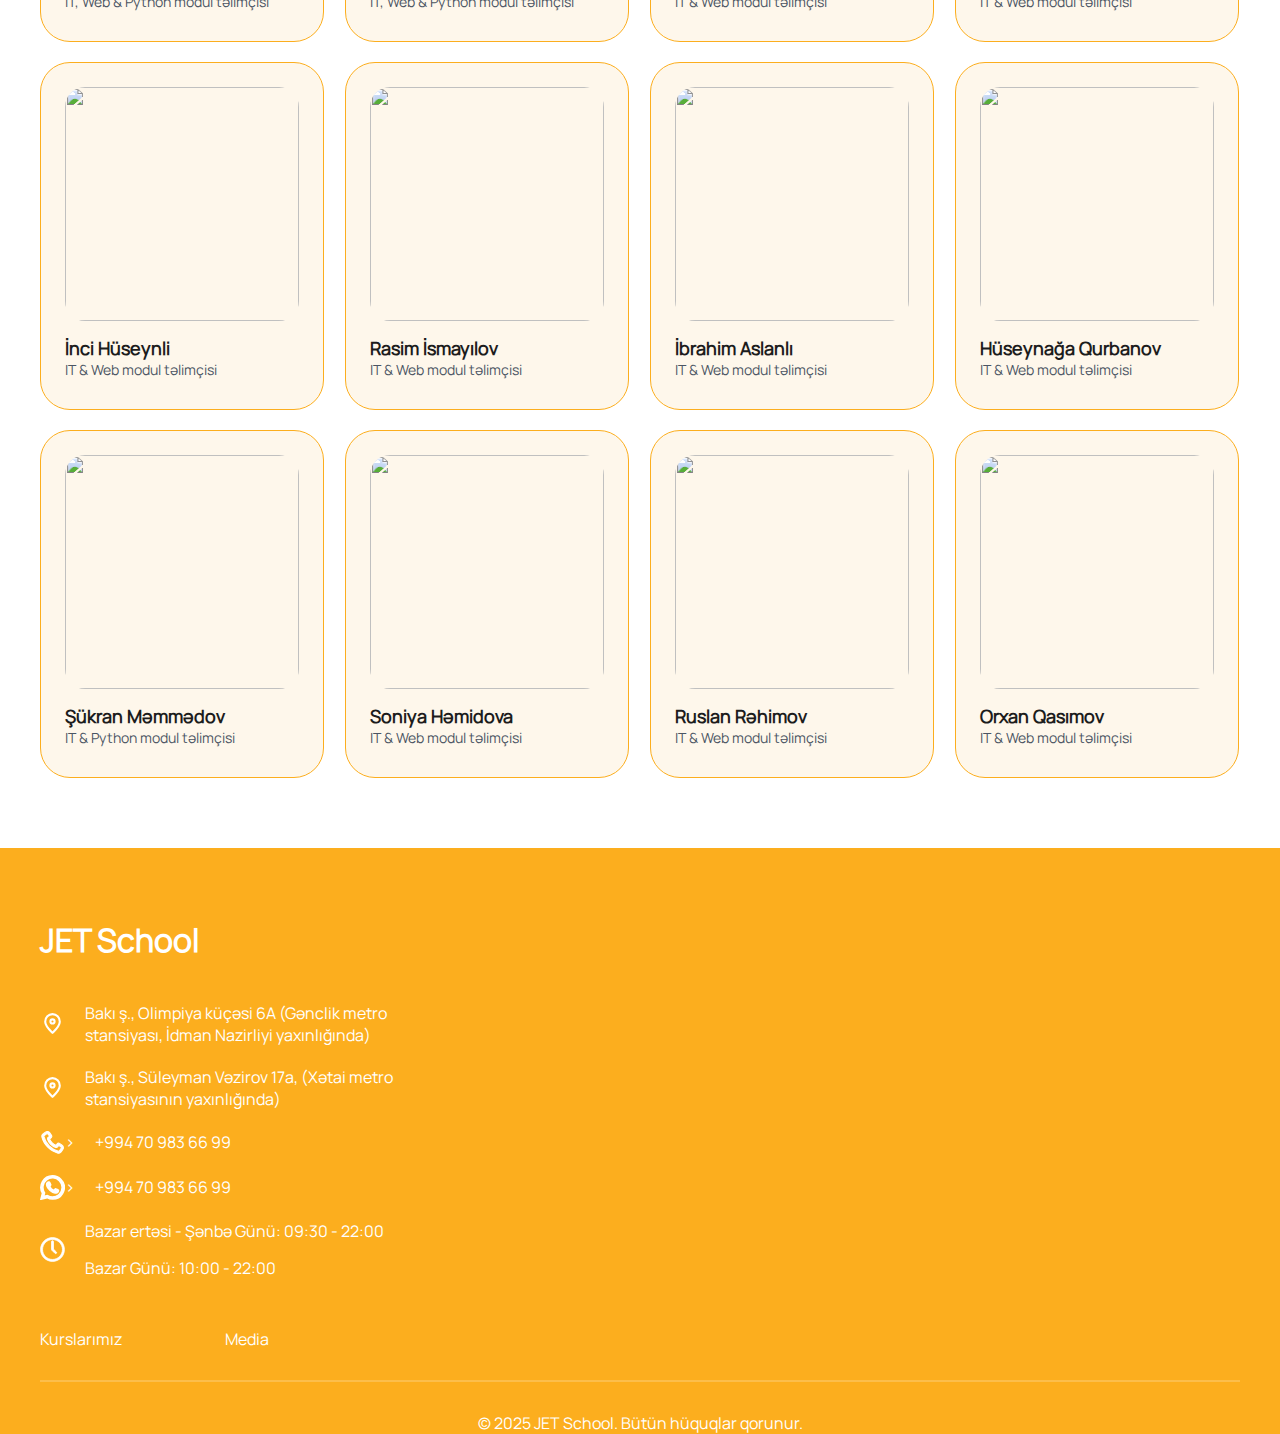
==== commit 0abc581d: "change" ====
--- a/about.html
+++ b/about.html
@@ -6,7 +6,7 @@
     <title>Document</title>
     <link rel="stylesheet" href="./css/about.css">
 </head>
-<body>
+<body id="salam">
     <div class="container">
         <header>
               <nav>
@@ -301,6 +301,8 @@
         </div>
 
         <a href="#salam" class="fixed-box">↑</a>
+        <a href="tel:+994 70 983 66 99" class="fixed-box2"><img src="./images/whatsapp2-images.svg" alt=""></a>
+
     </footer>
 </body>
 </html>--- a/css/about.css
+++ b/css/about.css
@@ -16,6 +16,25 @@
 .container{
     width: 1200px;
     margin: auto;
+}
+.fixed-box2 {
+    display: flex;
+    justify-content: center;
+    align-items: center;
+    position: fixed;
+    bottom: 20px;
+    right: 80px;
+    width: 48px;
+    height: 48px;
+    background-color: #ffb52d;
+    border: 1px solid;
+    color: #000;
+    border-radius: 50%;
+    transition: 1.2s ease;
+}
+.fixed-box2 img{
+    width: 20px;
+    height: 20px;
 }
 .navbar{
     display: flex;
@@ -659,7 +678,7 @@
     flex-wrap: nowrap;
 }
 .btn-scr{
-    margin-right: 120px;
+    margin-right: 120px !important;
 }
 .bars-img{
     width: 50px;
@@ -757,6 +776,9 @@
     .footer-header-title{
         text-align: center;
     }
+    .fixed-box2{
+        display: none;
+    }
     .iframe-location-box{
         grid-template-columns: repeat(1,1fr);
         row-gap: 30px;
